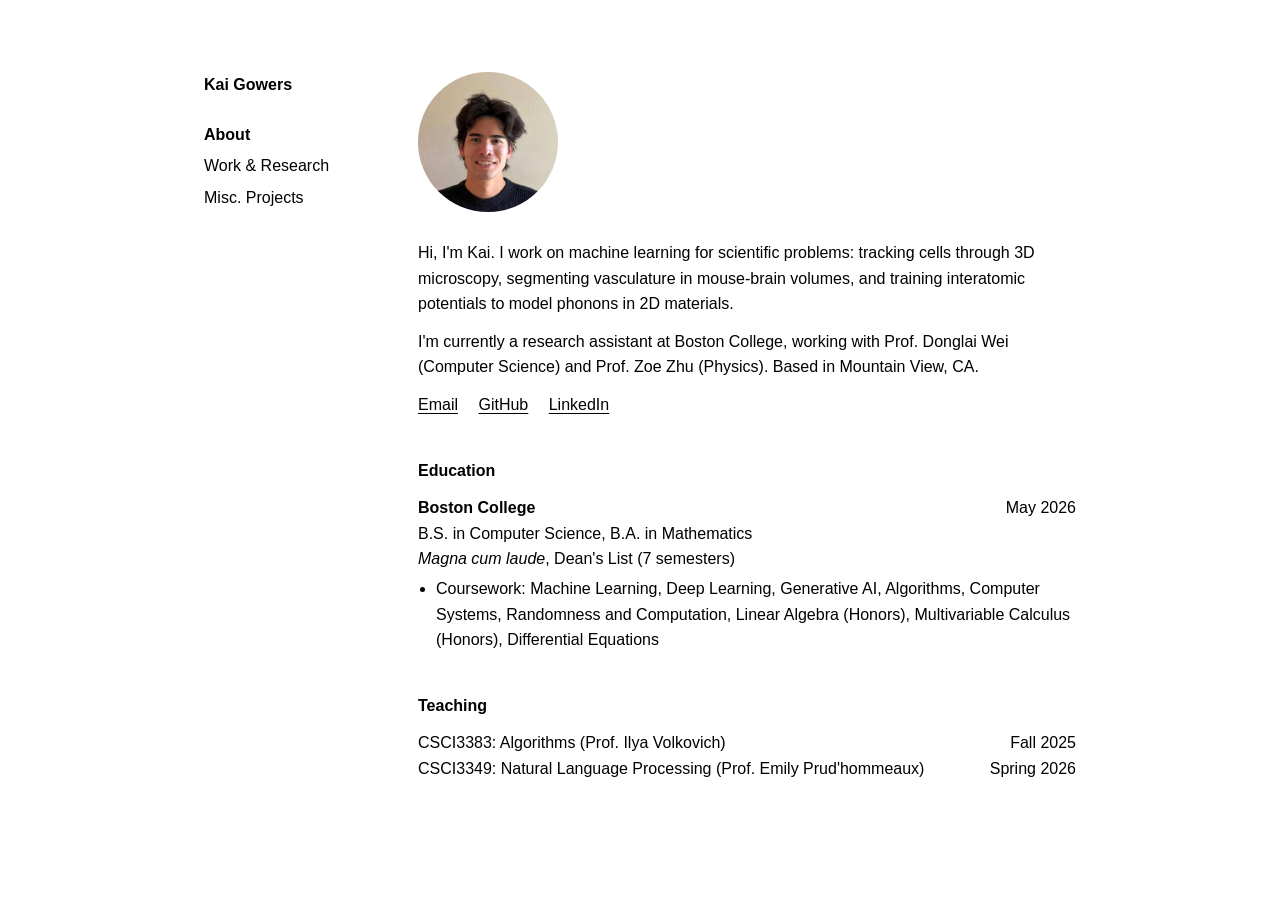
==== index.html @ 86186778 "Initial minimal portfolio site" ====
<!doctype html>
<html lang="en">
<head>
  <meta charset="utf-8">
  <meta name="viewport" content="width=device-width, initial-scale=1">
  <title>Kai Gowers</title>
  <link rel="stylesheet" href="style.css">
</head>
<body>
  <nav>
    <a class="name" href="index.html">Kai Gowers</a>
    <ul>
      <li><a href="index.html" aria-current="page">About</a></li>
      <li><a href="work.html">Work &amp; Research</a></li>
      <li><a href="projects.html">Misc. Projects</a></li>
    </ul>
  </nav>

  <main>
    <img class="avatar" src="assets/kai.png" alt="Kai Gowers">

    <p>Hi, I'm Kai. I work on machine learning for scientific problems: tracking cells through 3D microscopy, segmenting vasculature in mouse-brain volumes, and training interatomic potentials to model phonons in 2D materials.</p>
    <p>I'm currently a research assistant at Boston College, working with Prof. Donglai Wei (Computer Science) and Prof. Zoe Zhu (Physics). Based in Mountain View, CA.</p>

    <p class="links">
      <a href="mailto:kai.gowers@gmail.com">Email</a>
      <a href="https://github.com/Kai-Gowers">GitHub</a>
      <a href="https://www.linkedin.com/in/kai-gowers-965727279/">LinkedIn</a>
    </p>

    <h2>Education</h2>
    <div class="entry">
      <div class="head"><span class="title">Boston College</span><span class="date">May 2026</span></div>
      <div>B.S. in Computer Science, B.A. in Mathematics</div>
      <div><i>Magna cum laude</i>, Dean's List (7 semesters)</div>
      <ul>
        <li>Coursework: Machine Learning, Deep Learning, Generative AI, Algorithms, Computer Systems, Randomness and Computation, Linear Algebra (Honors), Multivariable Calculus (Honors), Differential Equations</li>
      </ul>
    </div>

    <h2>Teaching</h2>
    <div class="entry">
      <div class="head"><span>CSCI3383: Algorithms (Prof. Ilya Volkovich)</span><span class="date">Fall 2025</span></div>
      <div class="head"><span>CSCI3349: Natural Language Processing (Prof. Emily Prud'hommeaux)</span><span class="date">Spring 2026</span></div>
    </div>
  </main>
</body>
</html>
---- style.css ----
/* Drop the font file at fonts/AlilatoArabic-Medium.woff2 (or .ttf/.otf) to use it for every visitor. */
@font-face {
  font-family: "Alilato Arabic";
  font-weight: 500;
  font-style: normal;
  font-display: swap;
  src: local("Alilato Arabic Medium"), local("AlilatoArabic-Medium"),
       url("fonts/AlilatoArabic-Medium.woff2") format("woff2"),
       url("fonts/AlilatoArabic-Medium.ttf") format("truetype"),
       url("fonts/AlilatoArabic-Medium.otf") format("opentype");
}

* { box-sizing: border-box; margin: 0; padding: 0; }

html { background: #fff; color: #000; }

body {
  font-family: "Alilato Arabic", "Helvetica Neue", Helvetica, Arial, sans-serif;
  font-weight: 500;
  font-size: 16px;
  line-height: 1.6;
  max-width: 920px;
  margin: 0 auto;
  padding: 72px 24px;
  display: flex;
  gap: 64px;
}

a { color: #000; text-underline-offset: 3px; }

nav { flex: 0 0 150px; }
nav .name { display: block; font-weight: 700; text-decoration: none; margin-bottom: 24px; }
nav ul { list-style: none; }
nav li { margin-bottom: 6px; }
nav li a { text-decoration: none; font-weight: 400; }
nav li a:hover { text-decoration: underline; }
nav li a[aria-current="page"] { font-weight: 700; }

main { flex: 1; min-width: 0; }

h2 { font-size: 16px; font-weight: 700; margin: 40px 0 12px; }
h2:first-child { margin-top: 0; }

p { margin-bottom: 12px; }

.avatar {
  width: 140px;
  height: 140px;
  border-radius: 50%;
  object-fit: cover;
  display: block;
  margin-bottom: 28px;
}

.entry { margin-bottom: 22px; }
.entry .head { display: flex; justify-content: space-between; gap: 16px; }
.entry .title { font-weight: 700; }
.entry .date, .entry .sub { white-space: nowrap; }
.entry .sub { font-style: italic; white-space: normal; }
.entry ul { padding-left: 18px; margin-top: 4px; }
.entry li { margin-bottom: 4px; }

.links a { margin-right: 16px; }

@media (max-width: 640px) {
  body { flex-direction: column; gap: 32px; padding: 40px 16px; }
  nav { flex: none; }
  nav ul { display: flex; gap: 20px; flex-wrap: wrap; }
  .entry .head { flex-direction: column; gap: 0; }
}
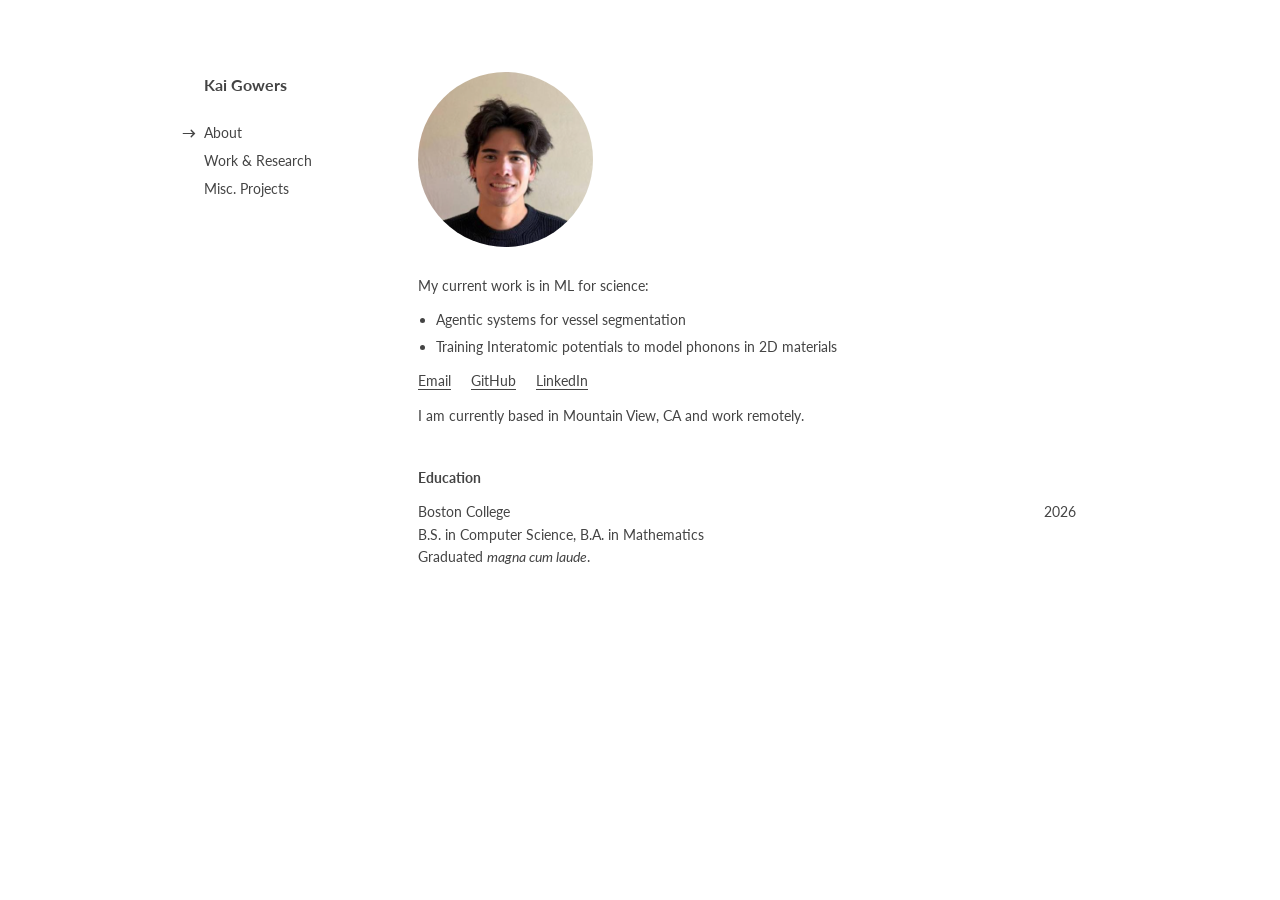
==== commit c9d0ebef: "Update the portfolio copy and typography before publishing. Co-authored-by: Cursor <cursoragent@curs" ====
--- a/index.html
+++ b/index.html
@@ -4,6 +4,9 @@
   <meta charset="utf-8">
   <meta name="viewport" content="width=device-width, initial-scale=1">
   <title>Kai Gowers</title>
+  <link rel="preconnect" href="https://fonts.googleapis.com">
+  <link rel="preconnect" href="https://fonts.gstatic.com" crossorigin>
+  <link href="https://fonts.googleapis.com/css2?family=Lato:ital,wght@0,400;0,700;1,400&display=swap" rel="stylesheet">
   <link rel="stylesheet" href="style.css">
 </head>
 <body>
@@ -19,8 +22,11 @@
   <main>
     <img class="avatar" src="assets/kai.png" alt="Kai Gowers">
 
-    <p>Hi, I'm Kai. I work on machine learning for scientific problems: tracking cells through 3D microscopy, segmenting vasculature in mouse-brain volumes, and training interatomic potentials to model phonons in 2D materials.</p>
-    <p>I'm currently a research assistant at Boston College, working with Prof. Donglai Wei (Computer Science) and Prof. Zoe Zhu (Physics). Based in Mountain View, CA.</p>
+    <p>My current work is in ML for science:</p>
+    <ul class="points">
+      <li>Agentic systems for vessel segmentation</li>
+      <li>Training Interatomic potentials to model phonons in 2D materials</li>
+    </ul>
 
     <p class="links">
       <a href="mailto:kai.gowers@gmail.com">Email</a>
@@ -28,21 +34,15 @@
       <a href="https://www.linkedin.com/in/kai-gowers-965727279/">LinkedIn</a>
     </p>
 
+    <p>I am currently based in Mountain View, CA and work remotely.</p>
+
     <h2>Education</h2>
     <div class="entry">
-      <div class="head"><span class="title">Boston College</span><span class="date">May 2026</span></div>
+      <div class="head"><span class="title">Boston College</span><span class="date">2026</span></div>
       <div>B.S. in Computer Science, B.A. in Mathematics</div>
-      <div><i>Magna cum laude</i>, Dean's List (7 semesters)</div>
-      <ul>
-        <li>Coursework: Machine Learning, Deep Learning, Generative AI, Algorithms, Computer Systems, Randomness and Computation, Linear Algebra (Honors), Multivariable Calculus (Honors), Differential Equations</li>
-      </ul>
+      <div>Graduated <i>magna cum laude</i>.</div>
     </div>
 
-    <h2>Teaching</h2>
-    <div class="entry">
-      <div class="head"><span>CSCI3383: Algorithms (Prof. Ilya Volkovich)</span><span class="date">Fall 2025</span></div>
-      <div class="head"><span>CSCI3349: Natural Language Processing (Prof. Emily Prud'hommeaux)</span><span class="date">Spring 2026</span></div>
-    </div>
   </main>
 </body>
 </html>
--- a/style.css
+++ b/style.css
@@ -1,23 +1,11 @@
-/* Drop the font file at fonts/AlilatoArabic-Medium.woff2 (or .ttf/.otf) to use it for every visitor. */
-@font-face {
-  font-family: "Alilato Arabic";
-  font-weight: 500;
-  font-style: normal;
-  font-display: swap;
-  src: local("Alilato Arabic Medium"), local("AlilatoArabic-Medium"),
-       url("fonts/AlilatoArabic-Medium.woff2") format("woff2"),
-       url("fonts/AlilatoArabic-Medium.ttf") format("truetype"),
-       url("fonts/AlilatoArabic-Medium.otf") format("opentype");
-}
-
 * { box-sizing: border-box; margin: 0; padding: 0; }
 
-html { background: #fff; color: #000; }
+html { background: #fff; color: #444; }
 
 body {
-  font-family: "Alilato Arabic", "Helvetica Neue", Helvetica, Arial, sans-serif;
-  font-weight: 500;
-  font-size: 16px;
+  font-family: "Lato", Verdana, Helvetica, sans-serif;
+  font-weight: 400;
+  font-size: 14px;
   line-height: 1.6;
   max-width: 920px;
   margin: 0 auto;
@@ -26,35 +14,40 @@
   gap: 64px;
 }
 
-a { color: #000; text-underline-offset: 3px; }
+a { color: #444; text-underline-offset: 3px; }
 
 nav { flex: 0 0 150px; }
-nav .name { display: block; font-weight: 700; text-decoration: none; margin-bottom: 24px; }
+nav .name { display: block; font-weight: 700; font-size: 16px; text-decoration: none; margin-bottom: 24px; }
 nav ul { list-style: none; }
 nav li { margin-bottom: 6px; }
-nav li a { text-decoration: none; font-weight: 400; }
+nav li a { position: relative; text-decoration: none; font-weight: 400; }
 nav li a:hover { text-decoration: underline; }
-nav li a[aria-current="page"] { font-weight: 700; }
+nav li a[aria-current="page"]::before {
+  content: "→";
+  font-weight: 700;
+  position: absolute;
+  right: calc(100% + 8px);
+}
 
 main { flex: 1; min-width: 0; }
 
-h2 { font-size: 16px; font-weight: 700; margin: 40px 0 12px; }
+h2 { font-size: 14px; font-weight: 700; margin: 40px 0 12px; }
 h2:first-child { margin-top: 0; }
 
 p { margin-bottom: 12px; }
 
 .avatar {
-  width: 140px;
-  height: 140px;
+  width: 175px;
+  height: 175px;
   border-radius: 50%;
-  object-fit: cover;
+  object-fit: contain;
   display: block;
   margin-bottom: 28px;
 }
 
 .entry { margin-bottom: 22px; }
 .entry .head { display: flex; justify-content: space-between; gap: 16px; }
-.entry .title { font-weight: 700; }
+.entry .title { font-weight: 400; }
 .entry .date, .entry .sub { white-space: nowrap; }
 .entry .sub { font-style: italic; white-space: normal; }
 .entry ul { padding-left: 18px; margin-top: 4px; }
@@ -62,8 +55,11 @@
 
 .links a { margin-right: 16px; }
 
+.points { padding-left: 18px; margin-bottom: 12px; }
+.points li { margin-bottom: 4px; }
+
 @media (max-width: 640px) {
-  body { flex-direction: column; gap: 32px; padding: 40px 16px; }
+  body { flex-direction: column; gap: 32px; padding: 40px 16px 40px 36px; }
   nav { flex: none; }
   nav ul { display: flex; gap: 20px; flex-wrap: wrap; }
   .entry .head { flex-direction: column; gap: 0; }
